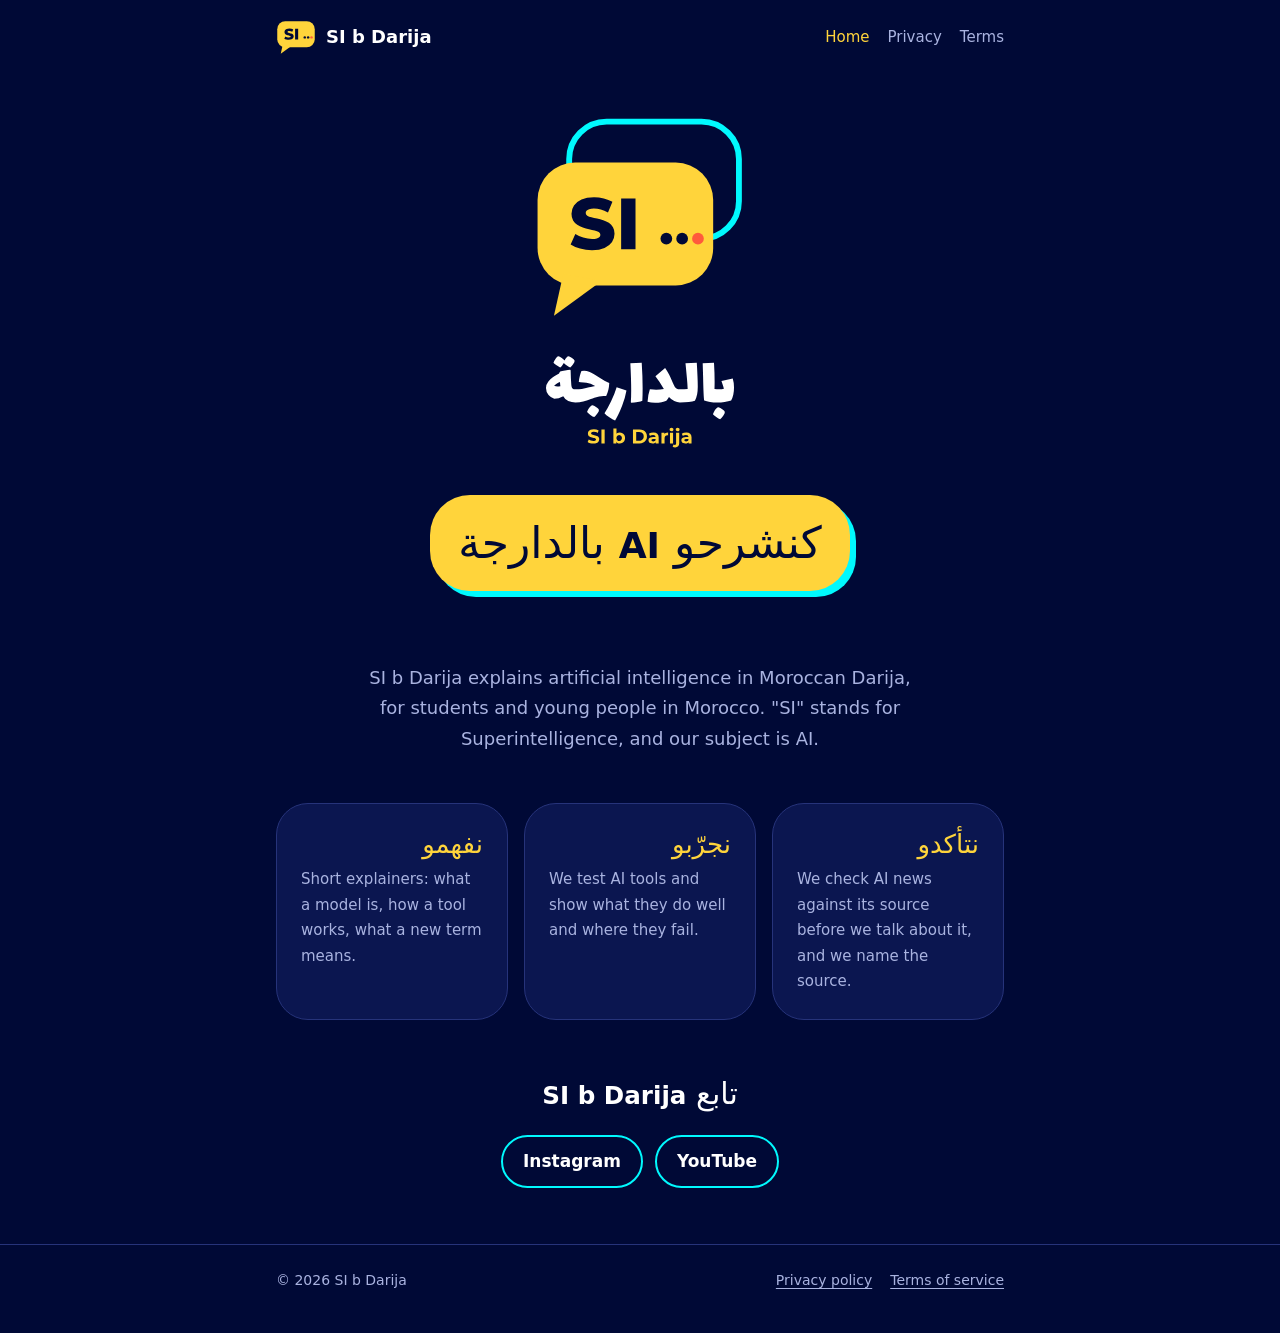
==== index.html @ 3d5637cf "SI b Darija site: home, privacy policy, terms Co-Authored-By: Claude Opus 5.5 <noreply@anthropic.com" ====
<!doctype html>
<html lang="en">
<head>
  <meta charset="utf-8">
  <meta name="viewport" content="width=device-width, initial-scale=1">
  <title>SI b Darija</title>
  <meta name="description" content="SI b Darija explains AI in Moroccan Darija, in short videos on Instagram, YouTube Shorts and TikTok.">
  <link rel="icon" href="assets/si-b-darija-avatar.png">
  <link rel="stylesheet" href="assets/fonts.css">
  <link rel="stylesheet" href="assets/site.css">
</head>
<body>
  <header class="top">
    <div class="wrap">
      <a class="brand" href="./"><img src="assets/si-b-darija-mark-simple.svg" alt=""><span class="wordmark">SI b Darija</span></a>
      <nav class="links">
        <a href="./" aria-current="page">Home</a>
        <a href="privacy.html">Privacy</a>
        <a href="terms.html">Terms</a>
      </nav>
    </div>
  </header>

  <main class="wrap">
    <section class="hero">
      <img class="logo" src="assets/si-b-darija-logo-dark.svg" alt="SI b Darija logo">
      <div><p class="bubble" dir="rtl" lang="ary">كنشرحو <bdi dir="ltr">AI</bdi> بالدارجة</p></div>
      <p class="lead">SI b Darija explains artificial intelligence in Moroccan Darija, for students and young people in Morocco. "SI" stands for Superintelligence, and our subject is AI.</p>
    </section>

    <section class="cards" aria-label="What we post">
      <div class="card">
        <h2 dir="rtl" lang="ary">نفهمو</h2>
        <p>Short explainers: what a model is, how a tool works, what a new term means.</p>
      </div>
      <div class="card">
        <h2 dir="rtl" lang="ary">نجرّبو</h2>
        <p>We test AI tools and show what they do well and where they fail.</p>
      </div>
      <div class="card">
        <h2 dir="rtl" lang="ary">نتأكدو</h2>
        <p>We check AI news against its source before we talk about it, and we name the source.</p>
      </div>
    </section>

    <section class="follow">
      <h2 dir="rtl" lang="ary">تابع <bdi dir="ltr" style="font-family:var(--font-latin);font-weight:800;font-size:.82em">SI b Darija</bdi></h2>
      <ul>
        <li><a href="https://www.instagram.com/si.in.darija/">Instagram</a></li>
        <li><a href="https://www.youtube.com/channel/UCXrwu5FtuxTCzTcb5u28Mhg">YouTube</a></li>
      </ul>
    </section>
  </main>

  <footer class="bottom">
    <div class="wrap">
      <span>© 2026 SI b Darija</span>
      <nav><a href="privacy.html">Privacy policy</a><a href="terms.html">Terms of service</a></nav>
    </div>
  </footer>
</body>
</html>
---- assets/fonts.css ----
/* SI b Darija — bundled fonts (SIL Open Font License, see fonts/LICENSE-*.txt). Paths are relative to brand/. */
@font-face { font-family: 'Lalezar'; font-style: normal; font-weight: 400; font-display: block; src: url('fonts/lalezar-arabic-400-normal.woff2') format('woff2'); unicode-range: U+0600-06FF,U+0750-077F,U+0870-088E,U+0890-0891,U+0897-08E1,U+08E3-08FF,U+200C-200E,U+2010-2011,U+204F,U+2E41,U+FB50-FDFF,U+FE70-FE74,U+FE76-FEFC,U+102E0-102FB,U+10E60-10E7E,U+10EC2-10EC4,U+10EFC-10EFF,U+1EE00-1EE03,U+1EE05-1EE1F,U+1EE21-1EE22,U+1EE24,U+1EE27,U+1EE29-1EE32,U+1EE34-1EE37,U+1EE39,U+1EE3B,U+1EE42,U+1EE47,U+1EE49,U+1EE4B,U+1EE4D-1EE4F,U+1EE51-1EE52,U+1EE54,U+1EE57,U+1EE59,U+1EE5B,U+1EE5D,U+1EE5F,U+1EE61-1EE62,U+1EE64,U+1EE67-1EE6A,U+1EE6C-1EE72,U+1EE74-1EE77,U+1EE79-1EE7C,U+1EE7E,U+1EE80-1EE89,U+1EE8B-1EE9B,U+1EEA1-1EEA3,U+1EEA5-1EEA9,U+1EEAB-1EEBB,U+1EEF0-1EEF1; }
@font-face { font-family: 'Lalezar'; font-style: normal; font-weight: 400; font-display: block; src: url('fonts/lalezar-latin-400-normal.woff2') format('woff2'); unicode-range: U+0000-00FF,U+0131,U+0152-0153,U+02BB-02BC,U+02C6,U+02DA,U+02DC,U+0304,U+0308,U+0329,U+2000-206F,U+20AC,U+2122,U+2191,U+2193,U+2212,U+2215,U+FEFF,U+FFFD; }
@font-face { font-family: 'Readex Pro'; font-style: normal; font-weight: 400; font-display: block; src: url('fonts/readex-pro-arabic-400-normal.woff2') format('woff2'); unicode-range: U+0600-06FF,U+0750-077F,U+0870-088E,U+0890-0891,U+0897-08E1,U+08E3-08FF,U+200C-200E,U+2010-2011,U+204F,U+2E41,U+FB50-FDFF,U+FE70-FE74,U+FE76-FEFC,U+102E0-102FB,U+10E60-10E7E,U+10EC2-10EC4,U+10EFC-10EFF,U+1EE00-1EE03,U+1EE05-1EE1F,U+1EE21-1EE22,U+1EE24,U+1EE27,U+1EE29-1EE32,U+1EE34-1EE37,U+1EE39,U+1EE3B,U+1EE42,U+1EE47,U+1EE49,U+1EE4B,U+1EE4D-1EE4F,U+1EE51-1EE52,U+1EE54,U+1EE57,U+1EE59,U+1EE5B,U+1EE5D,U+1EE5F,U+1EE61-1EE62,U+1EE64,U+1EE67-1EE6A,U+1EE6C-1EE72,U+1EE74-1EE77,U+1EE79-1EE7C,U+1EE7E,U+1EE80-1EE89,U+1EE8B-1EE9B,U+1EEA1-1EEA3,U+1EEA5-1EEA9,U+1EEAB-1EEBB,U+1EEF0-1EEF1; }
@font-face { font-family: 'Readex Pro'; font-style: normal; font-weight: 400; font-display: block; src: url('fonts/readex-pro-latin-400-normal.woff2') format('woff2'); unicode-range: U+0000-00FF,U+0131,U+0152-0153,U+02BB-02BC,U+02C6,U+02DA,U+02DC,U+0304,U+0308,U+0329,U+2000-206F,U+20AC,U+2122,U+2191,U+2193,U+2212,U+2215,U+FEFF,U+FFFD; }
@font-face { font-family: 'Readex Pro'; font-style: normal; font-weight: 600; font-display: block; src: url('fonts/readex-pro-arabic-600-normal.woff2') format('woff2'); unicode-range: U+0600-06FF,U+0750-077F,U+0870-088E,U+0890-0891,U+0897-08E1,U+08E3-08FF,U+200C-200E,U+2010-2011,U+204F,U+2E41,U+FB50-FDFF,U+FE70-FE74,U+FE76-FEFC,U+102E0-102FB,U+10E60-10E7E,U+10EC2-10EC4,U+10EFC-10EFF,U+1EE00-1EE03,U+1EE05-1EE1F,U+1EE21-1EE22,U+1EE24,U+1EE27,U+1EE29-1EE32,U+1EE34-1EE37,U+1EE39,U+1EE3B,U+1EE42,U+1EE47,U+1EE49,U+1EE4B,U+1EE4D-1EE4F,U+1EE51-1EE52,U+1EE54,U+1EE57,U+1EE59,U+1EE5B,U+1EE5D,U+1EE5F,U+1EE61-1EE62,U+1EE64,U+1EE67-1EE6A,U+1EE6C-1EE72,U+1EE74-1EE77,U+1EE79-1EE7C,U+1EE7E,U+1EE80-1EE89,U+1EE8B-1EE9B,U+1EEA1-1EEA3,U+1EEA5-1EEA9,U+1EEAB-1EEBB,U+1EEF0-1EEF1; }
@font-face { font-family: 'Readex Pro'; font-style: normal; font-weight: 600; font-display: block; src: url('fonts/readex-pro-latin-600-normal.woff2') format('woff2'); unicode-range: U+0000-00FF,U+0131,U+0152-0153,U+02BB-02BC,U+02C6,U+02DA,U+02DC,U+0304,U+0308,U+0329,U+2000-206F,U+20AC,U+2122,U+2191,U+2193,U+2212,U+2215,U+FEFF,U+FFFD; }
@font-face { font-family: 'Readex Pro'; font-style: normal; font-weight: 700; font-display: block; src: url('fonts/readex-pro-arabic-700-normal.woff2') format('woff2'); unicode-range: U+0600-06FF,U+0750-077F,U+0870-088E,U+0890-0891,U+0897-08E1,U+08E3-08FF,U+200C-200E,U+2010-2011,U+204F,U+2E41,U+FB50-FDFF,U+FE70-FE74,U+FE76-FEFC,U+102E0-102FB,U+10E60-10E7E,U+10EC2-10EC4,U+10EFC-10EFF,U+1EE00-1EE03,U+1EE05-1EE1F,U+1EE21-1EE22,U+1EE24,U+1EE27,U+1EE29-1EE32,U+1EE34-1EE37,U+1EE39,U+1EE3B,U+1EE42,U+1EE47,U+1EE49,U+1EE4B,U+1EE4D-1EE4F,U+1EE51-1EE52,U+1EE54,U+1EE57,U+1EE59,U+1EE5B,U+1EE5D,U+1EE5F,U+1EE61-1EE62,U+1EE64,U+1EE67-1EE6A,U+1EE6C-1EE72,U+1EE74-1EE77,U+1EE79-1EE7C,U+1EE7E,U+1EE80-1EE89,U+1EE8B-1EE9B,U+1EEA1-1EEA3,U+1EEA5-1EEA9,U+1EEAB-1EEBB,U+1EEF0-1EEF1; }
@font-face { font-family: 'Readex Pro'; font-style: normal; font-weight: 700; font-display: block; src: url('fonts/readex-pro-latin-700-normal.woff2') format('woff2'); unicode-range: U+0000-00FF,U+0131,U+0152-0153,U+02BB-02BC,U+02C6,U+02DA,U+02DC,U+0304,U+0308,U+0329,U+2000-206F,U+20AC,U+2122,U+2191,U+2193,U+2212,U+2215,U+FEFF,U+FFFD; }
@font-face { font-family: 'Montserrat'; font-style: normal; font-weight: 700; font-display: block; src: url('fonts/montserrat-latin-700-normal.woff2') format('woff2'); unicode-range: U+0000-00FF,U+0131,U+0152-0153,U+02BB-02BC,U+02C6,U+02DA,U+02DC,U+0304,U+0308,U+0329,U+2000-206F,U+20AC,U+2122,U+2191,U+2193,U+2212,U+2215,U+FEFF,U+FFFD; }
@font-face { font-family: 'Montserrat'; font-style: normal; font-weight: 800; font-display: block; src: url('fonts/montserrat-latin-800-normal.woff2') format('woff2'); unicode-range: U+0000-00FF,U+0131,U+0152-0153,U+02BB-02BC,U+02C6,U+02DA,U+02DC,U+0304,U+0308,U+0329,U+2000-206F,U+20AC,U+2122,U+2191,U+2193,U+2212,U+2215,U+FEFF,U+FFFD; }
---- assets/site.css ----
/* SI b Darija site: tokens from the design system (brand/tokens.css). */
:root {
  --night: #000936;
  --night-raised: #0b1650;
  --night-line: #26337a;
  --ink: #ffffff;
  --ink-muted: #a9b3e0;
  --sun: #ffd43b;
  --on-sun: #000936;
  --coral: #ff5a3c;
  --cyan: #00f9fe;
  --radius-sm: 16px;
  --radius-md: 32px;
  --radius-bubble: 40px;
  --font-display: "Lalezar", "Readex Pro", system-ui, sans-serif;
  --font-body: "Readex Pro", "Noto Sans Arabic", system-ui, sans-serif;
  --font-latin: "Montserrat", "Readex Pro", system-ui, sans-serif;
  color-scheme: dark;
}
* { box-sizing: border-box; }
html { background: var(--night); }
body {
  margin: 0;
  background: var(--night);
  color: var(--ink);
  font-family: var(--font-body);
  font-size: 17px;
  line-height: 1.7;
}
a { color: var(--sun); text-underline-offset: 3px; }
a:hover { color: var(--ink); }
.wrap { max-width: 760px; margin: 0 auto; padding: 0 16px; }

header.top { padding: 20px 0; }
header.top .wrap { display: flex; align-items: center; justify-content: space-between; gap: 16px; }
.brand { display: flex; align-items: center; gap: 10px; color: var(--ink); text-decoration: none; }
.brand img { width: 40px; height: auto; }
.wordmark { font-family: var(--font-latin); font-weight: 700; font-size: 18px; }
nav.links { display: flex; gap: 18px; font-size: 15px; }
nav.links a { color: var(--ink-muted); text-decoration: none; }
nav.links a:hover, nav.links a[aria-current] { color: var(--sun); }

.hero { padding: 32px 0 48px; text-align: center; }
.hero .logo { width: min(240px, 60vw); height: auto; }
.bubble {
  display: inline-block;
  margin-top: 28px;
  padding: 18px 28px;
  background: var(--sun);
  color: var(--on-sun);
  border-radius: var(--radius-bubble);
  box-shadow: 6px 6px 0 var(--cyan);
  font-family: var(--font-display);
  font-size: clamp(28px, 7vw, 44px);
  line-height: 1.35;
}
.bubble bdi { font-family: var(--font-latin); font-weight: 800; font-size: 0.82em; }
.hero p.lead { margin: 28px auto 0; max-width: 560px; color: var(--ink-muted); font-size: 18px; }

.cards { display: grid; gap: 16px; grid-template-columns: repeat(auto-fit, minmax(210px, 1fr)); margin: 0 0 48px; }
.card {
  background: var(--night-raised);
  border: 1px solid var(--night-line);
  border-radius: var(--radius-md);
  padding: 24px;
}
.card h2 { margin: 0 0 6px; font-family: var(--font-display); font-weight: 400; font-size: 26px; line-height: 1.3; color: var(--sun); }
.card p { margin: 0; color: var(--ink-muted); font-size: 15px; }
.card .ar { color: var(--ink); font-size: 17px; margin-bottom: 6px; }

.follow { text-align: center; margin: 0 0 56px; }
.follow h2 { font-family: var(--font-display); font-weight: 400; font-size: 30px; margin: 0 0 16px; }
.follow ul { list-style: none; padding: 0; margin: 0; display: flex; flex-wrap: wrap; justify-content: center; gap: 12px; }
.follow a {
  display: inline-block; padding: 10px 20px; border-radius: 999px;
  border: 2px solid var(--cyan); color: var(--ink); text-decoration: none; font-weight: 600;
}
.follow a:hover { background: var(--cyan); color: var(--night); }

article.doc { padding: 16px 0 48px; }
article.doc h1 { font-family: var(--font-latin); font-weight: 800; font-size: clamp(28px, 6vw, 38px); line-height: 1.2; margin: 8px 0 4px; }
article.doc .meta { color: var(--ink-muted); font-size: 14px; margin: 0 0 28px; }
article.doc h2 { font-family: var(--font-latin); font-weight: 700; font-size: 20px; margin: 32px 0 8px; color: var(--sun); }
article.doc p, article.doc li { color: var(--ink); }
article.doc ul { padding-inline-start: 22px; }
article.doc li { margin: 4px 0; }
.note {
  background: var(--night-raised); border: 1px solid var(--night-line); border-radius: var(--radius-sm);
  padding: 16px 20px; color: var(--ink-muted);
}

footer.bottom { border-top: 1px solid var(--night-line); padding: 24px 0 40px; color: var(--ink-muted); font-size: 14px; }
footer.bottom .wrap { display: flex; flex-wrap: wrap; justify-content: space-between; gap: 12px; }
footer.bottom a { color: var(--ink-muted); }
footer.bottom a:hover { color: var(--sun); }
footer.bottom nav { display: flex; gap: 18px; }

@media (max-width: 420px) {
  nav.links { gap: 12px; font-size: 14px; }
  .wordmark { display: none; }
}
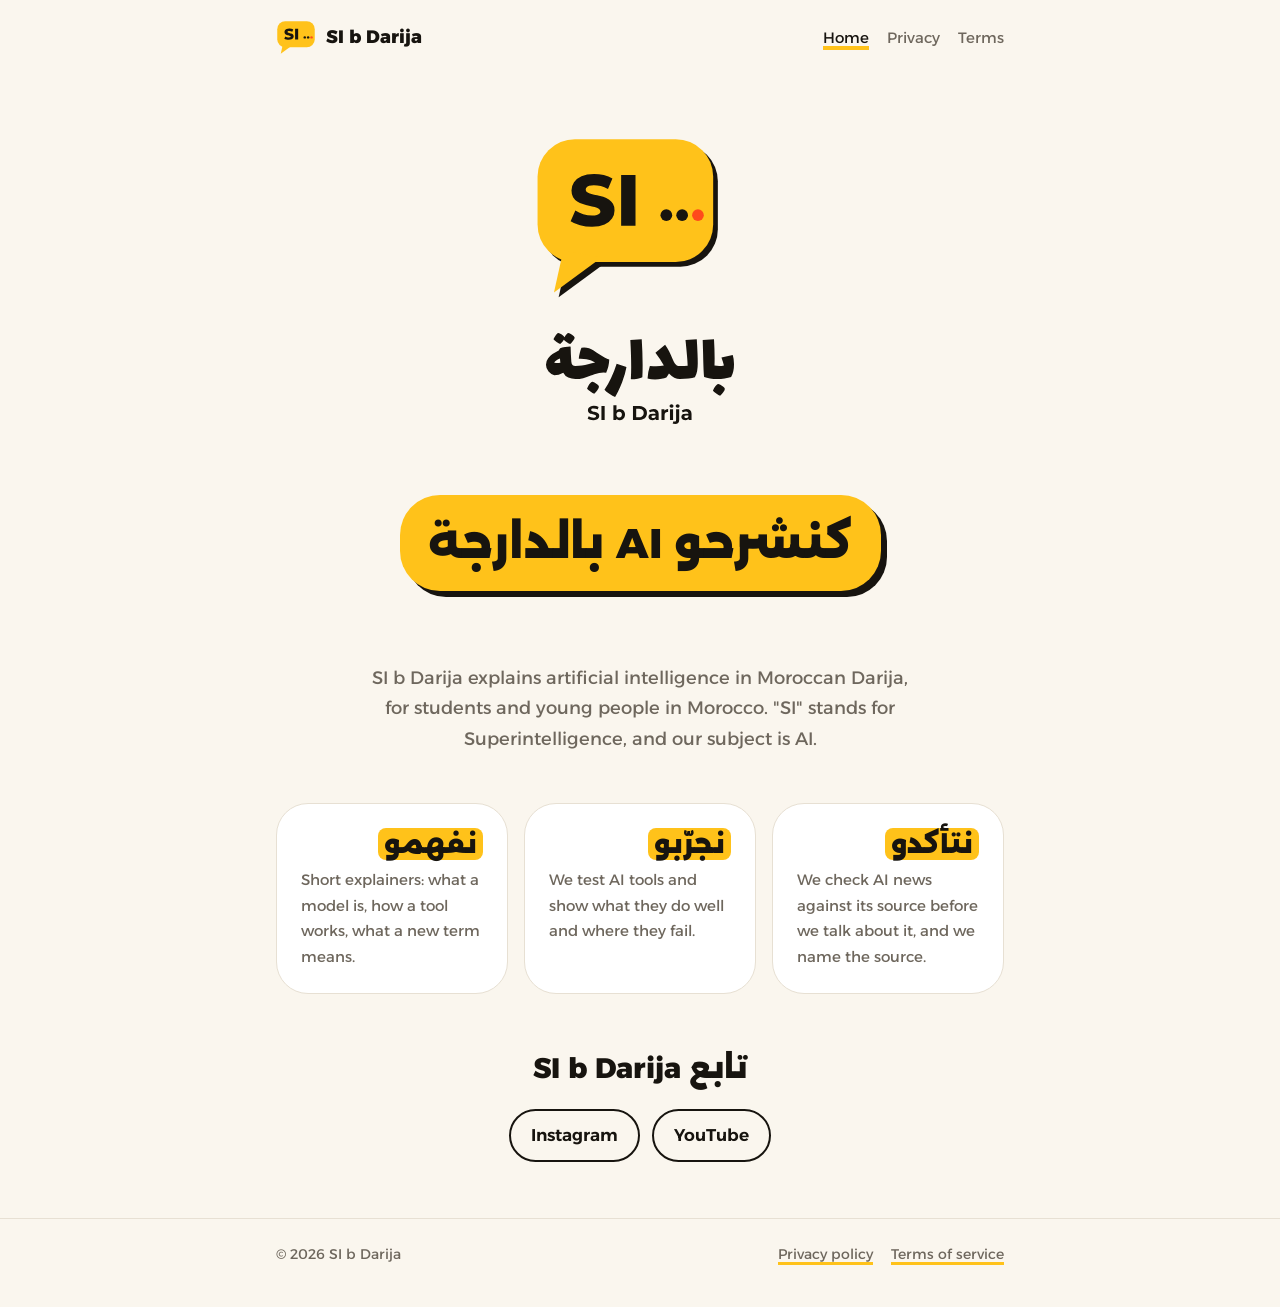
==== commit 9c0d1e1d: "Rebrand to Paper and saffron: paper ground, saffron, Alexandria, new logo Co-Authored-By: Claude Opu" ====
--- a/index.html
+++ b/index.html
@@ -23,28 +23,28 @@
 
   <main class="wrap">
     <section class="hero">
-      <img class="logo" src="assets/si-b-darija-logo-dark.svg" alt="SI b Darija logo">
+      <img class="logo" src="assets/si-b-darija-logo-light.svg" alt="SI b Darija logo">
       <div><p class="bubble" dir="rtl" lang="ary">كنشرحو <bdi dir="ltr">AI</bdi> بالدارجة</p></div>
       <p class="lead">SI b Darija explains artificial intelligence in Moroccan Darija, for students and young people in Morocco. "SI" stands for Superintelligence, and our subject is AI.</p>
     </section>
 
     <section class="cards" aria-label="What we post">
       <div class="card">
-        <h2 dir="rtl" lang="ary">نفهمو</h2>
+        <h2 dir="rtl" lang="ary"><span>نفهمو</span></h2>
         <p>Short explainers: what a model is, how a tool works, what a new term means.</p>
       </div>
       <div class="card">
-        <h2 dir="rtl" lang="ary">نجرّبو</h2>
+        <h2 dir="rtl" lang="ary"><span>نجرّبو</span></h2>
         <p>We test AI tools and show what they do well and where they fail.</p>
       </div>
       <div class="card">
-        <h2 dir="rtl" lang="ary">نتأكدو</h2>
+        <h2 dir="rtl" lang="ary"><span>نتأكدو</span></h2>
         <p>We check AI news against its source before we talk about it, and we name the source.</p>
       </div>
     </section>
 
     <section class="follow">
-      <h2 dir="rtl" lang="ary">تابع <bdi dir="ltr" style="font-family:var(--font-latin);font-weight:800;font-size:.82em">SI b Darija</bdi></h2>
+      <h2 dir="rtl" lang="ary">تابع <bdi dir="ltr" style="font-family:var(--font-latin);font-weight:800;font-size:.94em">SI b Darija</bdi></h2>
       <ul>
         <li><a href="https://www.instagram.com/si.in.darija/">Instagram</a></li>
         <li><a href="https://www.youtube.com/channel/UCXrwu5FtuxTCzTcb5u28Mhg">YouTube</a></li>
--- a/assets/fonts.css
+++ b/assets/fonts.css
@@ -1,11 +1,10 @@
 /* SI b Darija — bundled fonts (SIL Open Font License, see fonts/LICENSE-*.txt). Paths are relative to brand/. */
-@font-face { font-family: 'Lalezar'; font-style: normal; font-weight: 400; font-display: block; src: url('fonts/lalezar-arabic-400-normal.woff2') format('woff2'); unicode-range: U+0600-06FF,U+0750-077F,U+0870-088E,U+0890-0891,U+0897-08E1,U+08E3-08FF,U+200C-200E,U+2010-2011,U+204F,U+2E41,U+FB50-FDFF,U+FE70-FE74,U+FE76-FEFC,U+102E0-102FB,U+10E60-10E7E,U+10EC2-10EC4,U+10EFC-10EFF,U+1EE00-1EE03,U+1EE05-1EE1F,U+1EE21-1EE22,U+1EE24,U+1EE27,U+1EE29-1EE32,U+1EE34-1EE37,U+1EE39,U+1EE3B,U+1EE42,U+1EE47,U+1EE49,U+1EE4B,U+1EE4D-1EE4F,U+1EE51-1EE52,U+1EE54,U+1EE57,U+1EE59,U+1EE5B,U+1EE5D,U+1EE5F,U+1EE61-1EE62,U+1EE64,U+1EE67-1EE6A,U+1EE6C-1EE72,U+1EE74-1EE77,U+1EE79-1EE7C,U+1EE7E,U+1EE80-1EE89,U+1EE8B-1EE9B,U+1EEA1-1EEA3,U+1EEA5-1EEA9,U+1EEAB-1EEBB,U+1EEF0-1EEF1; }
-@font-face { font-family: 'Lalezar'; font-style: normal; font-weight: 400; font-display: block; src: url('fonts/lalezar-latin-400-normal.woff2') format('woff2'); unicode-range: U+0000-00FF,U+0131,U+0152-0153,U+02BB-02BC,U+02C6,U+02DA,U+02DC,U+0304,U+0308,U+0329,U+2000-206F,U+20AC,U+2122,U+2191,U+2193,U+2212,U+2215,U+FEFF,U+FFFD; }
-@font-face { font-family: 'Readex Pro'; font-style: normal; font-weight: 400; font-display: block; src: url('fonts/readex-pro-arabic-400-normal.woff2') format('woff2'); unicode-range: U+0600-06FF,U+0750-077F,U+0870-088E,U+0890-0891,U+0897-08E1,U+08E3-08FF,U+200C-200E,U+2010-2011,U+204F,U+2E41,U+FB50-FDFF,U+FE70-FE74,U+FE76-FEFC,U+102E0-102FB,U+10E60-10E7E,U+10EC2-10EC4,U+10EFC-10EFF,U+1EE00-1EE03,U+1EE05-1EE1F,U+1EE21-1EE22,U+1EE24,U+1EE27,U+1EE29-1EE32,U+1EE34-1EE37,U+1EE39,U+1EE3B,U+1EE42,U+1EE47,U+1EE49,U+1EE4B,U+1EE4D-1EE4F,U+1EE51-1EE52,U+1EE54,U+1EE57,U+1EE59,U+1EE5B,U+1EE5D,U+1EE5F,U+1EE61-1EE62,U+1EE64,U+1EE67-1EE6A,U+1EE6C-1EE72,U+1EE74-1EE77,U+1EE79-1EE7C,U+1EE7E,U+1EE80-1EE89,U+1EE8B-1EE9B,U+1EEA1-1EEA3,U+1EEA5-1EEA9,U+1EEAB-1EEBB,U+1EEF0-1EEF1; }
-@font-face { font-family: 'Readex Pro'; font-style: normal; font-weight: 400; font-display: block; src: url('fonts/readex-pro-latin-400-normal.woff2') format('woff2'); unicode-range: U+0000-00FF,U+0131,U+0152-0153,U+02BB-02BC,U+02C6,U+02DA,U+02DC,U+0304,U+0308,U+0329,U+2000-206F,U+20AC,U+2122,U+2191,U+2193,U+2212,U+2215,U+FEFF,U+FFFD; }
-@font-face { font-family: 'Readex Pro'; font-style: normal; font-weight: 600; font-display: block; src: url('fonts/readex-pro-arabic-600-normal.woff2') format('woff2'); unicode-range: U+0600-06FF,U+0750-077F,U+0870-088E,U+0890-0891,U+0897-08E1,U+08E3-08FF,U+200C-200E,U+2010-2011,U+204F,U+2E41,U+FB50-FDFF,U+FE70-FE74,U+FE76-FEFC,U+102E0-102FB,U+10E60-10E7E,U+10EC2-10EC4,U+10EFC-10EFF,U+1EE00-1EE03,U+1EE05-1EE1F,U+1EE21-1EE22,U+1EE24,U+1EE27,U+1EE29-1EE32,U+1EE34-1EE37,U+1EE39,U+1EE3B,U+1EE42,U+1EE47,U+1EE49,U+1EE4B,U+1EE4D-1EE4F,U+1EE51-1EE52,U+1EE54,U+1EE57,U+1EE59,U+1EE5B,U+1EE5D,U+1EE5F,U+1EE61-1EE62,U+1EE64,U+1EE67-1EE6A,U+1EE6C-1EE72,U+1EE74-1EE77,U+1EE79-1EE7C,U+1EE7E,U+1EE80-1EE89,U+1EE8B-1EE9B,U+1EEA1-1EEA3,U+1EEA5-1EEA9,U+1EEAB-1EEBB,U+1EEF0-1EEF1; }
-@font-face { font-family: 'Readex Pro'; font-style: normal; font-weight: 600; font-display: block; src: url('fonts/readex-pro-latin-600-normal.woff2') format('woff2'); unicode-range: U+0000-00FF,U+0131,U+0152-0153,U+02BB-02BC,U+02C6,U+02DA,U+02DC,U+0304,U+0308,U+0329,U+2000-206F,U+20AC,U+2122,U+2191,U+2193,U+2212,U+2215,U+FEFF,U+FFFD; }
-@font-face { font-family: 'Readex Pro'; font-style: normal; font-weight: 700; font-display: block; src: url('fonts/readex-pro-arabic-700-normal.woff2') format('woff2'); unicode-range: U+0600-06FF,U+0750-077F,U+0870-088E,U+0890-0891,U+0897-08E1,U+08E3-08FF,U+200C-200E,U+2010-2011,U+204F,U+2E41,U+FB50-FDFF,U+FE70-FE74,U+FE76-FEFC,U+102E0-102FB,U+10E60-10E7E,U+10EC2-10EC4,U+10EFC-10EFF,U+1EE00-1EE03,U+1EE05-1EE1F,U+1EE21-1EE22,U+1EE24,U+1EE27,U+1EE29-1EE32,U+1EE34-1EE37,U+1EE39,U+1EE3B,U+1EE42,U+1EE47,U+1EE49,U+1EE4B,U+1EE4D-1EE4F,U+1EE51-1EE52,U+1EE54,U+1EE57,U+1EE59,U+1EE5B,U+1EE5D,U+1EE5F,U+1EE61-1EE62,U+1EE64,U+1EE67-1EE6A,U+1EE6C-1EE72,U+1EE74-1EE77,U+1EE79-1EE7C,U+1EE7E,U+1EE80-1EE89,U+1EE8B-1EE9B,U+1EEA1-1EEA3,U+1EEA5-1EEA9,U+1EEAB-1EEBB,U+1EEF0-1EEF1; }
-@font-face { font-family: 'Readex Pro'; font-style: normal; font-weight: 700; font-display: block; src: url('fonts/readex-pro-latin-700-normal.woff2') format('woff2'); unicode-range: U+0000-00FF,U+0131,U+0152-0153,U+02BB-02BC,U+02C6,U+02DA,U+02DC,U+0304,U+0308,U+0329,U+2000-206F,U+20AC,U+2122,U+2191,U+2193,U+2212,U+2215,U+FEFF,U+FFFD; }
-@font-face { font-family: 'Montserrat'; font-style: normal; font-weight: 700; font-display: block; src: url('fonts/montserrat-latin-700-normal.woff2') format('woff2'); unicode-range: U+0000-00FF,U+0131,U+0152-0153,U+02BB-02BC,U+02C6,U+02DA,U+02DC,U+0304,U+0308,U+0329,U+2000-206F,U+20AC,U+2122,U+2191,U+2193,U+2212,U+2215,U+FEFF,U+FFFD; }
-@font-face { font-family: 'Montserrat'; font-style: normal; font-weight: 800; font-display: block; src: url('fonts/montserrat-latin-800-normal.woff2') format('woff2'); unicode-range: U+0000-00FF,U+0131,U+0152-0153,U+02BB-02BC,U+02C6,U+02DA,U+02DC,U+0304,U+0308,U+0329,U+2000-206F,U+20AC,U+2122,U+2191,U+2193,U+2212,U+2215,U+FEFF,U+FFFD; }
+/* Alexandria (Mohamed Gaber), one family for Arabic and Latin. 900 = display lines, 800 = captions and Latin, 600/400 = text. */
+@font-face { font-family: 'Alexandria'; font-style: normal; font-weight: 400; font-display: block; src: url('fonts/alexandria-arabic-400-normal.woff2') format('woff2'); unicode-range: U+0600-06FF,U+0750-077F,U+0870-088E,U+0890-0891,U+0897-08E1,U+08E3-08FF,U+200C-200E,U+2010-2011,U+204F,U+2E41,U+FB50-FDFF,U+FE70-FE74,U+FE76-FEFC,U+102E0-102FB,U+10E60-10E7E,U+10EC2-10EC4,U+10EFC-10EFF,U+1EE00-1EE03,U+1EE05-1EE1F,U+1EE21-1EE22,U+1EE24,U+1EE27,U+1EE29-1EE32,U+1EE34-1EE37,U+1EE39,U+1EE3B,U+1EE42,U+1EE47,U+1EE49,U+1EE4B,U+1EE4D-1EE4F,U+1EE51-1EE52,U+1EE54,U+1EE57,U+1EE59,U+1EE5B,U+1EE5D,U+1EE5F,U+1EE61-1EE62,U+1EE64,U+1EE67-1EE6A,U+1EE6C-1EE72,U+1EE74-1EE77,U+1EE79-1EE7C,U+1EE7E,U+1EE80-1EE89,U+1EE8B-1EE9B,U+1EEA1-1EEA3,U+1EEA5-1EEA9,U+1EEAB-1EEBB,U+1EEF0-1EEF1; }
+@font-face { font-family: 'Alexandria'; font-style: normal; font-weight: 400; font-display: block; src: url('fonts/alexandria-latin-400-normal.woff2') format('woff2'); unicode-range: U+0000-00FF,U+0131,U+0152-0153,U+02BB-02BC,U+02C6,U+02DA,U+02DC,U+0304,U+0308,U+0329,U+2000-206F,U+20AC,U+2122,U+2191,U+2193,U+2212,U+2215,U+FEFF,U+FFFD; }
+@font-face { font-family: 'Alexandria'; font-style: normal; font-weight: 600; font-display: block; src: url('fonts/alexandria-arabic-600-normal.woff2') format('woff2'); unicode-range: U+0600-06FF,U+0750-077F,U+0870-088E,U+0890-0891,U+0897-08E1,U+08E3-08FF,U+200C-200E,U+2010-2011,U+204F,U+2E41,U+FB50-FDFF,U+FE70-FE74,U+FE76-FEFC,U+102E0-102FB,U+10E60-10E7E,U+10EC2-10EC4,U+10EFC-10EFF,U+1EE00-1EE03,U+1EE05-1EE1F,U+1EE21-1EE22,U+1EE24,U+1EE27,U+1EE29-1EE32,U+1EE34-1EE37,U+1EE39,U+1EE3B,U+1EE42,U+1EE47,U+1EE49,U+1EE4B,U+1EE4D-1EE4F,U+1EE51-1EE52,U+1EE54,U+1EE57,U+1EE59,U+1EE5B,U+1EE5D,U+1EE5F,U+1EE61-1EE62,U+1EE64,U+1EE67-1EE6A,U+1EE6C-1EE72,U+1EE74-1EE77,U+1EE79-1EE7C,U+1EE7E,U+1EE80-1EE89,U+1EE8B-1EE9B,U+1EEA1-1EEA3,U+1EEA5-1EEA9,U+1EEAB-1EEBB,U+1EEF0-1EEF1; }
+@font-face { font-family: 'Alexandria'; font-style: normal; font-weight: 600; font-display: block; src: url('fonts/alexandria-latin-600-normal.woff2') format('woff2'); unicode-range: U+0000-00FF,U+0131,U+0152-0153,U+02BB-02BC,U+02C6,U+02DA,U+02DC,U+0304,U+0308,U+0329,U+2000-206F,U+20AC,U+2122,U+2191,U+2193,U+2212,U+2215,U+FEFF,U+FFFD; }
+@font-face { font-family: 'Alexandria'; font-style: normal; font-weight: 800; font-display: block; src: url('fonts/alexandria-arabic-800-normal.woff2') format('woff2'); unicode-range: U+0600-06FF,U+0750-077F,U+0870-088E,U+0890-0891,U+0897-08E1,U+08E3-08FF,U+200C-200E,U+2010-2011,U+204F,U+2E41,U+FB50-FDFF,U+FE70-FE74,U+FE76-FEFC,U+102E0-102FB,U+10E60-10E7E,U+10EC2-10EC4,U+10EFC-10EFF,U+1EE00-1EE03,U+1EE05-1EE1F,U+1EE21-1EE22,U+1EE24,U+1EE27,U+1EE29-1EE32,U+1EE34-1EE37,U+1EE39,U+1EE3B,U+1EE42,U+1EE47,U+1EE49,U+1EE4B,U+1EE4D-1EE4F,U+1EE51-1EE52,U+1EE54,U+1EE57,U+1EE59,U+1EE5B,U+1EE5D,U+1EE5F,U+1EE61-1EE62,U+1EE64,U+1EE67-1EE6A,U+1EE6C-1EE72,U+1EE74-1EE77,U+1EE79-1EE7C,U+1EE7E,U+1EE80-1EE89,U+1EE8B-1EE9B,U+1EEA1-1EEA3,U+1EEA5-1EEA9,U+1EEAB-1EEBB,U+1EEF0-1EEF1; }
+@font-face { font-family: 'Alexandria'; font-style: normal; font-weight: 800; font-display: block; src: url('fonts/alexandria-latin-800-normal.woff2') format('woff2'); unicode-range: U+0000-00FF,U+0131,U+0152-0153,U+02BB-02BC,U+02C6,U+02DA,U+02DC,U+0304,U+0308,U+0329,U+2000-206F,U+20AC,U+2122,U+2191,U+2193,U+2212,U+2215,U+FEFF,U+FFFD; }
+@font-face { font-family: 'Alexandria'; font-style: normal; font-weight: 900; font-display: block; src: url('fonts/alexandria-arabic-900-normal.woff2') format('woff2'); unicode-range: U+0600-06FF,U+0750-077F,U+0870-088E,U+0890-0891,U+0897-08E1,U+08E3-08FF,U+200C-200E,U+2010-2011,U+204F,U+2E41,U+FB50-FDFF,U+FE70-FE74,U+FE76-FEFC,U+102E0-102FB,U+10E60-10E7E,U+10EC2-10EC4,U+10EFC-10EFF,U+1EE00-1EE03,U+1EE05-1EE1F,U+1EE21-1EE22,U+1EE24,U+1EE27,U+1EE29-1EE32,U+1EE34-1EE37,U+1EE39,U+1EE3B,U+1EE42,U+1EE47,U+1EE49,U+1EE4B,U+1EE4D-1EE4F,U+1EE51-1EE52,U+1EE54,U+1EE57,U+1EE59,U+1EE5B,U+1EE5D,U+1EE5F,U+1EE61-1EE62,U+1EE64,U+1EE67-1EE6A,U+1EE6C-1EE72,U+1EE74-1EE77,U+1EE79-1EE7C,U+1EE7E,U+1EE80-1EE89,U+1EE8B-1EE9B,U+1EEA1-1EEA3,U+1EEA5-1EEA9,U+1EEAB-1EEBB,U+1EEF0-1EEF1; }
+@font-face { font-family: 'Alexandria'; font-style: normal; font-weight: 900; font-display: block; src: url('fonts/alexandria-latin-900-normal.woff2') format('woff2'); unicode-range: U+0000-00FF,U+0131,U+0152-0153,U+02BB-02BC,U+02C6,U+02DA,U+02DC,U+0304,U+0308,U+0329,U+2000-206F,U+20AC,U+2122,U+2191,U+2193,U+2212,U+2215,U+FEFF,U+FFFD; }
--- a/assets/site.css
+++ b/assets/site.css
@@ -1,21 +1,21 @@
-/* SI b Darija site: tokens from the design system (brand/tokens.css). */
+/* SI b Darija site: design system v5 "Paper and saffron" (brand/tokens.css). The old token names are kept as aliases here. */
 :root {
-  --night: #000936;
-  --night-raised: #0b1650;
-  --night-line: #26337a;
-  --ink: #ffffff;
-  --ink-muted: #a9b3e0;
-  --sun: #ffd43b;
-  --on-sun: #000936;
-  --coral: #ff5a3c;
-  --cyan: #00f9fe;
+  --night: #FAF6EE;
+  --night-raised: #FFFFFF;
+  --night-line: #E7E0D3;
+  --ink: #17140F;
+  --ink-muted: #6E675D;
+  --sun: #FFC21A;
+  --on-sun: #17140F;
+  --coral: #FF4A1C;
+  --cyan: #17140F;
   --radius-sm: 16px;
   --radius-md: 32px;
   --radius-bubble: 40px;
-  --font-display: "Lalezar", "Readex Pro", system-ui, sans-serif;
-  --font-body: "Readex Pro", "Noto Sans Arabic", system-ui, sans-serif;
-  --font-latin: "Montserrat", "Readex Pro", system-ui, sans-serif;
-  color-scheme: dark;
+  --font-display: "Alexandria", "Noto Sans Arabic", system-ui, sans-serif;
+  --font-body: "Alexandria", "Noto Sans Arabic", system-ui, sans-serif;
+  --font-latin: "Alexandria", system-ui, sans-serif;
+  color-scheme: light;
 }
 * { box-sizing: border-box; }
 html { background: var(--night); }
@@ -27,8 +27,8 @@
   font-size: 17px;
   line-height: 1.7;
 }
-a { color: var(--sun); text-underline-offset: 3px; }
-a:hover { color: var(--ink); }
+a { color: var(--ink); text-decoration-color: var(--sun); text-decoration-thickness: 3px; text-underline-offset: 3px; }
+a:hover { background: var(--sun); }
 .wrap { max-width: 760px; margin: 0 auto; padding: 0 16px; }
 
 header.top { padding: 20px 0; }
@@ -38,7 +38,7 @@
 .wordmark { font-family: var(--font-latin); font-weight: 700; font-size: 18px; }
 nav.links { display: flex; gap: 18px; font-size: 15px; }
 nav.links a { color: var(--ink-muted); text-decoration: none; }
-nav.links a:hover, nav.links a[aria-current] { color: var(--sun); }
+nav.links a:hover, nav.links a[aria-current] { color: var(--ink); box-shadow: inset 0 -4px 0 var(--sun); }
 
 .hero { padding: 32px 0 48px; text-align: center; }
 .hero .logo { width: min(240px, 60vw); height: auto; }
@@ -49,12 +49,13 @@
   background: var(--sun);
   color: var(--on-sun);
   border-radius: var(--radius-bubble);
-  box-shadow: 6px 6px 0 var(--cyan);
+  box-shadow: 6px 6px 0 var(--ink);
   font-family: var(--font-display);
+  font-weight: 900;
   font-size: clamp(28px, 7vw, 44px);
   line-height: 1.35;
 }
-.bubble bdi { font-family: var(--font-latin); font-weight: 800; font-size: 0.82em; }
+.bubble bdi { font-family: var(--font-latin); font-weight: 800; font-size: 0.94em; }
 .hero p.lead { margin: 28px auto 0; max-width: 560px; color: var(--ink-muted); font-size: 18px; }
 
 .cards { display: grid; gap: 16px; grid-template-columns: repeat(auto-fit, minmax(210px, 1fr)); margin: 0 0 48px; }
@@ -64,23 +65,25 @@
   border-radius: var(--radius-md);
   padding: 24px;
 }
-.card h2 { margin: 0 0 6px; font-family: var(--font-display); font-weight: 400; font-size: 26px; line-height: 1.3; color: var(--sun); }
+.card h2 { margin: 0 0 6px; font-family: var(--font-display); font-weight: 900; font-size: 26px; line-height: 1.3; color: var(--ink); }
+.card h2 span { background: var(--sun); border-radius: 8px; padding: 0 6px; }
 .card p { margin: 0; color: var(--ink-muted); font-size: 15px; }
 .card .ar { color: var(--ink); font-size: 17px; margin-bottom: 6px; }
 
 .follow { text-align: center; margin: 0 0 56px; }
-.follow h2 { font-family: var(--font-display); font-weight: 400; font-size: 30px; margin: 0 0 16px; }
+.follow h2 { font-family: var(--font-display); font-weight: 900; font-size: 30px; margin: 0 0 16px; }
 .follow ul { list-style: none; padding: 0; margin: 0; display: flex; flex-wrap: wrap; justify-content: center; gap: 12px; }
 .follow a {
   display: inline-block; padding: 10px 20px; border-radius: 999px;
-  border: 2px solid var(--cyan); color: var(--ink); text-decoration: none; font-weight: 600;
+  border: 2px solid var(--ink); color: var(--ink); text-decoration: none; font-weight: 600;
 }
-.follow a:hover { background: var(--cyan); color: var(--night); }
+.follow a:hover { background: var(--sun); }
 
 article.doc { padding: 16px 0 48px; }
 article.doc h1 { font-family: var(--font-latin); font-weight: 800; font-size: clamp(28px, 6vw, 38px); line-height: 1.2; margin: 8px 0 4px; }
 article.doc .meta { color: var(--ink-muted); font-size: 14px; margin: 0 0 28px; }
-article.doc h2 { font-family: var(--font-latin); font-weight: 700; font-size: 20px; margin: 32px 0 8px; color: var(--sun); }
+article.doc h2 { font-family: var(--font-latin); font-weight: 800; font-size: 20px; margin: 32px 0 8px; color: var(--ink); }
+article.doc h2::before { content: ""; display: inline-block; width: 12px; height: 12px; border-radius: 50%; background: var(--sun); margin-right: 10px; vertical-align: 2px; }
 article.doc p, article.doc li { color: var(--ink); }
 article.doc ul { padding-inline-start: 22px; }
 article.doc li { margin: 4px 0; }
@@ -92,7 +95,7 @@
 footer.bottom { border-top: 1px solid var(--night-line); padding: 24px 0 40px; color: var(--ink-muted); font-size: 14px; }
 footer.bottom .wrap { display: flex; flex-wrap: wrap; justify-content: space-between; gap: 12px; }
 footer.bottom a { color: var(--ink-muted); }
-footer.bottom a:hover { color: var(--sun); }
+footer.bottom a:hover { color: var(--ink); }
 footer.bottom nav { display: flex; gap: 18px; }
 
 @media (max-width: 420px) {
